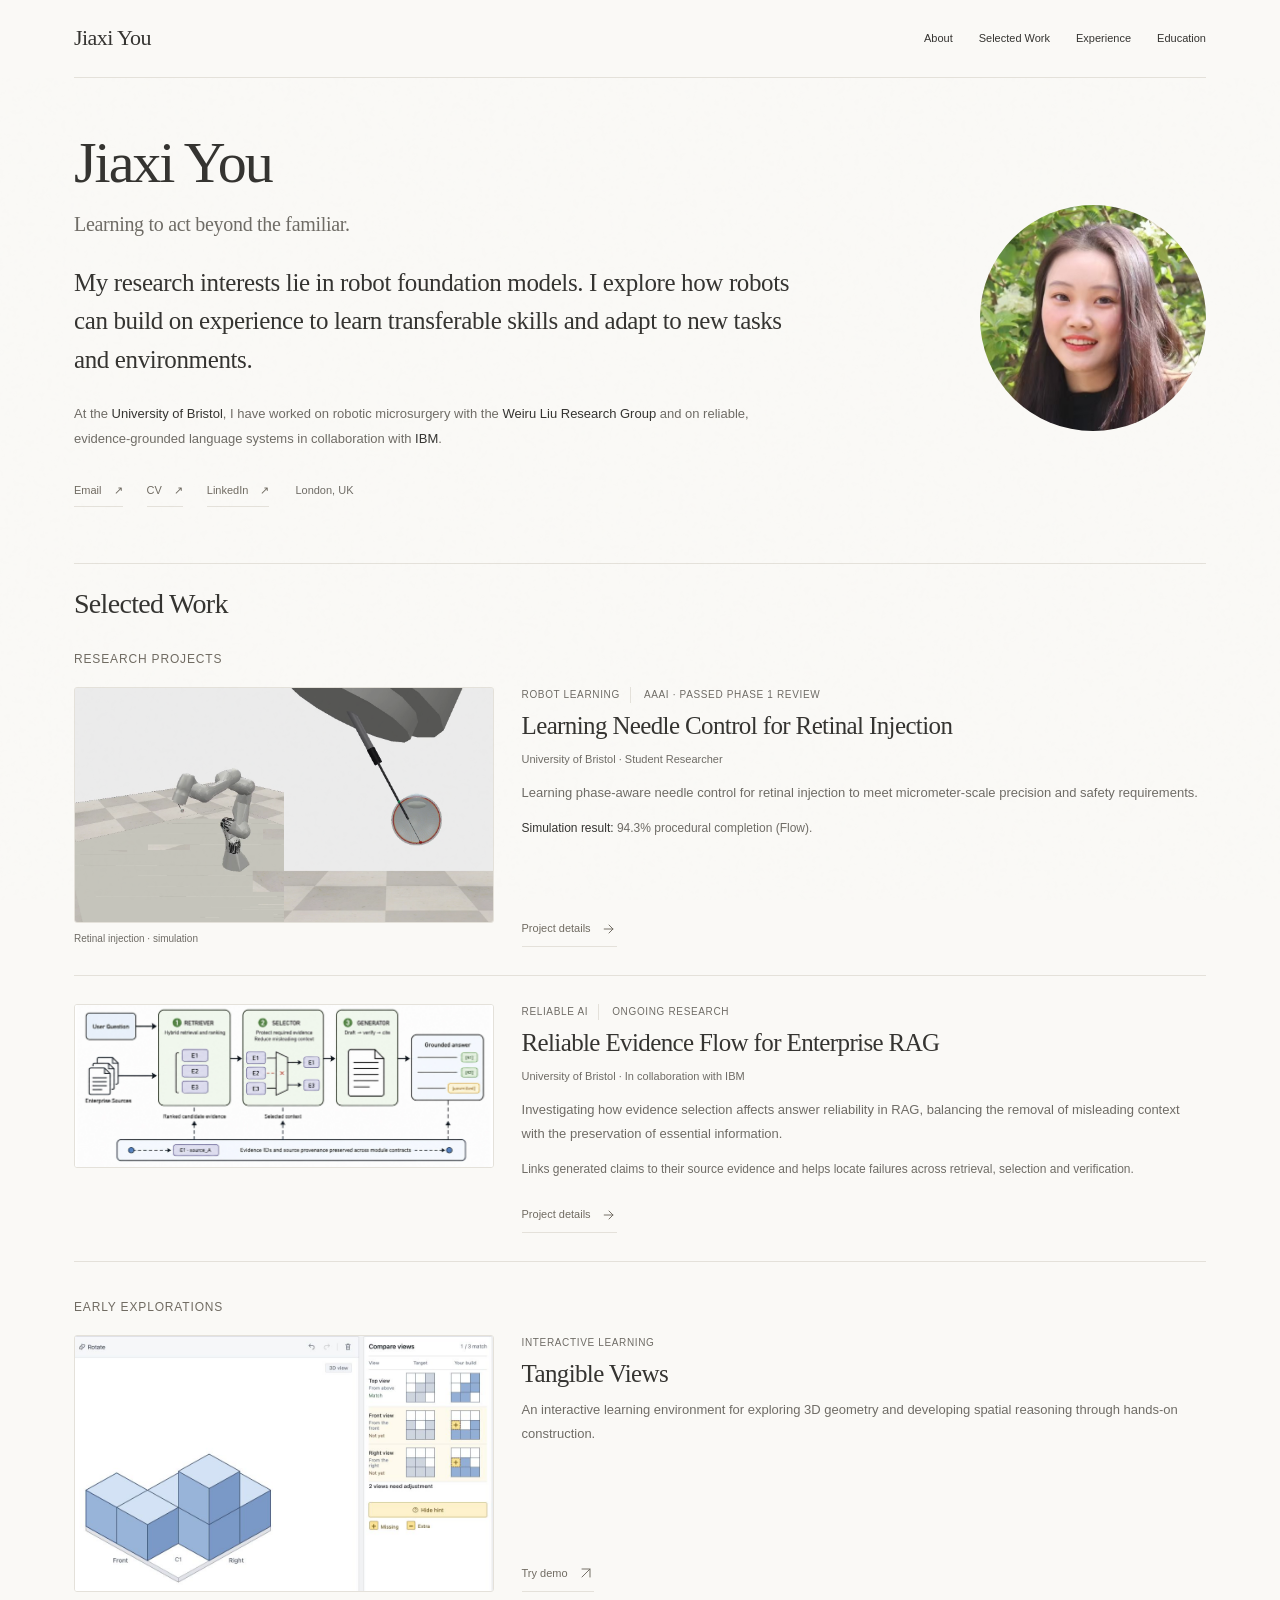
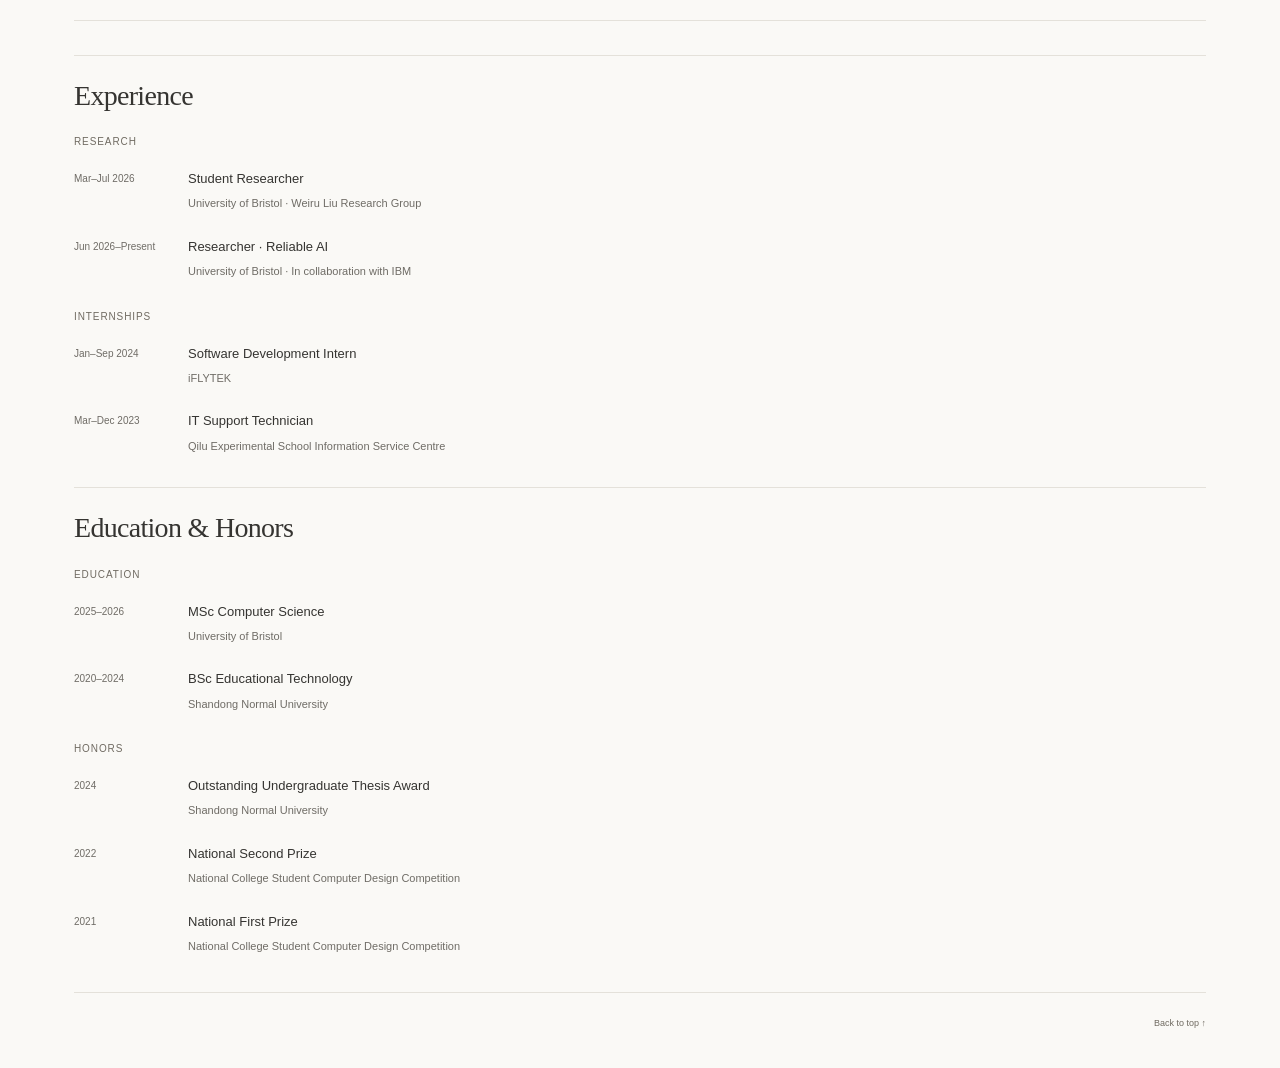
==== site/index.html @ 5242a7d5 "Publish personal research portfolio with standalone project pages" ====
<!DOCTYPE html>
<html lang="en">
<head>
<meta charset="utf-8">
<meta name="viewport" content="width=device-width,initial-scale=1">
<title>Jiaxi You</title>


<link rel="stylesheet" href="assets/styles/home.css">
<link rel="canonical" href="https://jiaxiyou-ctrl.github.io/">
<meta name="description" content="Jiaxi You — research in robot learning, physical AI and reliable evidence use. Selected work, experience and education.">
</head>
<body>
<header class="masthead"><div class="wrap"><div class="masthead-inner"><a class="home-name" href="#top">Jiaxi You</a><nav class="main-nav" aria-label="Main navigation"><a href="#research">About</a><a href="#work">Selected Work</a><a href="#experience">Experience</a><a href="#education">Education</a></nav></div></div></header>
<main class="wrap site-layout" id="top">
 <section class="profile-intro" id="research" aria-labelledby="profile-name">
  <div class="intro-copy">
   <h1 id="profile-name">Jiaxi You</h1>
   <p class="intro-tagline">Learning to act beyond the familiar.</p>
   <p class="intro-statement">My research interests lie in robot foundation models. I explore how robots can build on experience to learn transferable skills and adapt to new tasks and environments.</p>
   <p class="intro-background">At the <strong>University of Bristol</strong>, I have worked on robotic microsurgery with the <strong>Weiru Liu Research Group</strong> and on reliable, evidence-grounded language systems in collaboration with <strong>IBM</strong>.</p>
   <div class="intro-actions" aria-label="Contact and profile links">
    <a class="intro-email" href="mailto:youjiaxi607@outlook.com" aria-label="Email Jiaxi You">Email <span aria-hidden="true">↗</span></a>
    <button id="cv-open" aria-label="Open CV summary" aria-haspopup="dialog" aria-controls="cv-dialog">CV <span aria-hidden="true">↗</span></button>
    <a href="https://www.linkedin.com/in/jiaxi-you/" target="_blank" rel="noopener noreferrer" aria-label="Jiaxi You on LinkedIn (opens in a new tab)">LinkedIn <span aria-hidden="true">↗</span></a>
    <span class="intro-location">London, UK</span>
   </div>
  </div>
  <figure class="portrait"><div class="portrait-crop"><img src="assets/images/jiaxi-you.jpg" width="1080" height="1620" alt="Portrait of Jiaxi You" decoding="async" fetchpriority="high"></div></figure>
 </section>
 <div class="reading-column">

 <section class="portfolio-section selected-work" id="work" aria-labelledby="work-title">
  <div class="section-top"><div class="section-title"><h2 id="work-title">Selected Work</h2></div></div>
  <section class="work-group" id="research-projects" aria-labelledby="research-projects-title">
  <h3 id="research-projects-title">Research Projects</h3>
  <article class="project project-featured" id="robot-project" aria-labelledby="robot-project-title">
   <div class="featured-overview">
   <div class="project-media">
    <figure class="project-media-item">
     <button type="button" class="media-frame media-expand-control" data-media-name="robot simulation" aria-expanded="false" aria-label="Enlarge robot simulation within this project">
      <video id="robot-demo" width="1280" height="720" muted loop playsinline disablepictureinpicture disableremoteplayback tabindex="-1" preload="auto" poster="assets/images/retinal-injection-poster.png" aria-label="Three-second injection simulation showing the robot and a close-up of the needle approaching and entering the eye model">
       <source src="assets/videos/retinal-injection.mp4" type="video/mp4">
       Your browser does not support embedded video.
      </video>
     </button>
     <figcaption>Retinal injection · simulation</figcaption>
    </figure>
   </div>
   <div class="featured-intro">
    <div class="project-overview-content">
     <div class="project-meta"><span>Robot learning</span><span>AAAI · Passed Phase 1 Review</span></div>
     <h4 class="project-title" id="robot-project-title">Learning Needle Control for Retinal Injection</h4>
     <p class="project-context">University of Bristol · Student Researcher</p>
     <div class="overview-description">
      <p class="project-description">Learning phase-aware needle control for retinal injection to meet micrometer-scale precision and safety requirements.</p>
     </div>
     <p class="project-note"><strong>Simulation result:</strong> 94.3% procedural completion (Flow).</p>
    </div>
   <a class="featured-toggle project-page-link" href="projects/robotic-microsurgery/">
    <span>Project details</span><svg viewBox="0 0 20 20" width="16" height="16" aria-hidden="true"><path d="M4 10h11M10 5l5 5-5 5" fill="none" stroke="currentColor" stroke-width="1.2" stroke-linecap="round" stroke-linejoin="round"/></svg>
   </a>
   </div>
   </div>
  </article>
  <article class="project project-featured" id="rag-project" aria-labelledby="rag-project-title">
   <div class="featured-overview">
   <div class="project-media">
    <figure class="project-media-item">
    <button type="button" class="rag-diagram media-expand-control" data-media-name="Reliable Evidence Flow diagram" aria-expanded="false" aria-label="Enlarge Reliable Evidence Flow diagram within this project">
     <span class="rag-diagram-crop"><img src="assets/images/rag-evidence-flow.png" width="1756" height="934" loading="lazy" decoding="async" alt="Reliable Evidence Flow across Retriever, Selector and Generator: preserve required evidence, reduce misleading context, and verify claims. Evidence identifiers and source provenance connect retrieval to citations and explicit unverified labels in the answer."></span>
    </button>
    </figure>
   </div>
   <div class="featured-intro">
    <div class="project-overview-content">
     <div class="project-meta"><span>Reliable AI</span><span>Ongoing research</span></div>
     <h4 class="project-title" id="rag-project-title">Reliable Evidence Flow for Enterprise RAG</h4>
     <p class="project-context">University of Bristol · In collaboration with IBM</p>
     <div class="overview-description">
      <p class="project-description">Investigating how evidence selection affects answer reliability in RAG, balancing the removal of misleading context with the preservation of essential information.</p>
     </div>
     <p class="project-note">Links generated claims to their source evidence and helps locate failures across retrieval, selection and verification.</p>
    </div>
   <a class="featured-toggle project-page-link" href="projects/reliable-evidence-flow/">
    <span>Project details</span><svg viewBox="0 0 20 20" width="16" height="16" aria-hidden="true"><path d="M4 10h11M10 5l5 5-5 5" fill="none" stroke="currentColor" stroke-width="1.2" stroke-linecap="round" stroke-linejoin="round"/></svg>
   </a>
   </div>
   </div>
  </article>
  </section>
  <section class="work-group" id="applied-projects" aria-labelledby="applied-projects-title">
  <h3 id="applied-projects-title">Early Explorations</h3>
  <article class="project project-featured" id="tangible-project" aria-labelledby="tangible-project-title">
   <div class="featured-overview">
    <div class="project-media">
     <figure class="project-media-item">
      <button type="button" class="tangible-preview media-expand-control" data-media-name="Tangible Views workspace" aria-expanded="false" aria-label="Enlarge Tangible Views workspace within this project">
       <span class="tangible-preview-crop"><img src="assets/images/tangible-views-overview.png" width="1440" height="900" loading="lazy" decoding="async" alt="Tangible Views: a six-cube structure beside target and current top, front and right projections. Yellow markers identify missing cells in the front and right views."></span>
      </button>
     </figure>
    </div>
    <div class="featured-intro">
     <div class="project-overview-content">
      <div class="project-meta"><span>Interactive learning</span></div>
      <h4 class="project-title" id="tangible-project-title">Tangible Views</h4>
      <div class="overview-description">
       <p class="project-description">An interactive learning environment for exploring 3D geometry and developing spatial reasoning through hands-on construction.</p>
      </div>
     </div>
     <a class="featured-toggle project-page-link" href="projects/tangible-views/?mode=demo&amp;lang=en" target="_blank" rel="noopener" aria-label="Try Tangible Views demo (opens in a new tab)">
      <span>Try demo</span><svg viewBox="0 0 20 20" width="16" height="16" aria-hidden="true"><path d="M5 15 15 5M5 5h10v10" fill="none" stroke="currentColor" stroke-width="1.2" stroke-linecap="round" stroke-linejoin="round"/></svg>
     </a>
    </div>
   </div>
  </article>
  </section>
 </section>

 <section class="portfolio-section" id="experience" aria-labelledby="experience-title">
  <div class="section-top"><div class="section-title"><h2 id="experience-title">Experience</h2></div></div>
  <div class="background-group" aria-labelledby="research-experience-title">
   <h3 id="research-experience-title">Research</h3>
   <div class="experience-list">
    <div class="experience-item"><span>Mar–Jul 2026</span><div><h4>Student Researcher</h4><p>University of Bristol · Weiru Liu Research Group</p></div></div>
    <div class="experience-item"><span>Jun 2026–Present</span><div><h4>Researcher · Reliable AI</h4><p>University of Bristol · In collaboration with IBM</p></div></div>
   </div>
  </div>
  <div class="background-group" aria-labelledby="internships-title">
   <h3 id="internships-title">Internships</h3>
   <div class="experience-list">
    <div class="experience-item"><span>Jan–Sep 2024</span><div><h4>Software Development Intern</h4><p>iFLYTEK</p></div></div>
    <div class="experience-item"><span>Mar–Dec 2023</span><div><h4>IT Support Technician</h4><p>Qilu Experimental School Information Service Centre</p></div></div>
   </div>
  </div>
 </section>

 <section class="portfolio-section" id="education" aria-labelledby="education-title">
  <div class="section-top"><div class="section-title"><h2 id="education-title">Education &amp; Honors</h2></div></div>
  <div class="background-group" aria-labelledby="education-group-title">
   <h3 id="education-group-title">Education</h3>
   <div class="experience-list">
    <div class="experience-item"><span>2025–2026</span><div><h4>MSc Computer Science</h4><p>University of Bristol</p></div></div>
    <div class="experience-item"><span>2020–2024</span><div><h4>BSc Educational Technology</h4><p>Shandong Normal University</p></div></div>
   </div>
  </div>
  <div class="background-group" aria-labelledby="honors-title">
   <h3 id="honors-title">Honors</h3>
   <div class="experience-list">
    <div class="experience-item"><span>2024</span><div><h4>Outstanding Undergraduate Thesis Award</h4><p>Shandong Normal University</p></div></div>
    <div class="experience-item"><span>2022</span><div><h4>National Second Prize</h4><p>National College Student Computer Design Competition</p></div></div>
    <div class="experience-item"><span>2021</span><div><h4>National First Prize</h4><p>National College Student Computer Design Competition</p></div></div>
   </div>
  </div>
 </section>

 <footer class="footer"><a href="#top">Back to top ↑</a></footer>
</div>
</main>
<dialog class="dialog" id="cv-dialog" aria-labelledby="cv-title"><div class="dialog-top"><span>Curriculum vitae</span><button data-close="cv-dialog" aria-label="Close profile summary">Close ×</button></div><h2 id="cv-title">Jiaxi You</h2><div class="cv-grid"><div><h3>Research interests</h3><p>Physical AI · Robot Learning · Foundation Models</p></div><div><h3>Research experience</h3><p>Student Researcher, University of Bristol · Mar–Jul 2026 — auditable microsurgical control.</p><p>Researcher · Reliable AI · Jun 2026–Present<br>University of Bristol · In collaboration with IBM</p></div><div><h3>Education</h3><p>MSc Computer Science, University of Bristol, 2025–2026.</p><p>BSc Educational Technology, Shandong Normal University, 2020–2024.</p></div><div><h3>Technical background</h3><p>Python · PyTorch · NumPy · MuJoCo · CoppeliaSim · Gymnasium · Git · Linux</p></div></div></dialog>
<script src="assets/scripts/home.js" defer></script>
<script id="inline-image-expansion" src="assets/scripts/home-inline-image-expansion.js" defer></script>
<script id="demo-playback" src="assets/scripts/home-demo-playback.js" defer></script>

</body>
</html>
---- site/assets/styles/home.css ----
:root{--paper:#faf9f6;--ink:#353431;--muted:#6f6c66;--accent:#706b62;--line:#e4e1da;--wash:#f3f1ed;--serif:'Iowan Old Style','Baskerville','Palatino Linotype',Georgia,serif;--sans:'Avenir Next',Avenir,-apple-system,BlinkMacSystemFont,'Segoe UI',sans-serif}
*{box-sizing:border-box}html{scroll-behavior:smooth;scroll-padding-top:95px}body{margin:0;background:var(--paper);color:var(--ink);font:14px/1.7 var(--sans);-webkit-font-smoothing:antialiased}body:before{content:'';position:fixed;inset:0;z-index:5;pointer-events:none;opacity:.009;background-image:url("data:image/svg+xml,%3Csvg viewBox='0 0 160 160' xmlns='http://www.w3.org/2000/svg'%3E%3Cfilter id='n'%3E%3CfeTurbulence type='fractalNoise' baseFrequency='.8' numOctaves='3' stitchTiles='stitch'/%3E%3C/filter%3E%3Cpath fill='%23000' filter='url(%23n)' d='M0 0h160v160H0z'/%3E%3C/svg%3E")}h1,h2,h3,p{margin:0}h1,h2,h3{font-weight:400}a{color:inherit;text-decoration:none}button{font:inherit;color:inherit;background:none;border:0;cursor:pointer}button,a,summary{-webkit-tap-highlight-color:transparent}a:focus-visible,button:focus-visible,summary:focus-visible{outline:2px solid var(--accent);outline-offset:5px}::selection{background:#eae7df}.wrap{max-width:1140px;margin:auto;padding:0 52px}.masthead{position:sticky;top:0;z-index:10;background:#faf9f6f5;backdrop-filter:blur(10px)}.masthead-inner{height:78px;display:flex;align-items:center;justify-content:space-between;gap:25px;border-bottom:1px solid var(--line)}.brand{display:flex;align-items:center;gap:13px}.mark{display:grid;place-items:center;width:31px;height:34px;font:18px var(--serif);border:1px solid #7c776e;transform:rotate(-3deg)}.brand-label{font-size:12px;letter-spacing:.025em}.brand-label small{font-size:8px;display:block;color:var(--muted);letter-spacing:.16em;line-height:1.4;text-transform:uppercase}.main-nav{display:flex;gap:26px;align-items:center;font-size:11px}.main-nav a{position:relative;padding:8px 0}.main-nav a:hover{color:var(--accent)}.main-nav a:after{content:'';position:absolute;bottom:1px;left:0;right:0;height:1px;background:var(--accent);transform:scaleX(0);transform-origin:left;transition:transform .18s}.main-nav a:hover:after{transform:scaleX(1)}.main-nav .cv-link{border:1px solid var(--line);padding:6px 12px;border-radius:2px;font-size:11px}.intro{display:grid;grid-template-columns:minmax(0,1.7fr) minmax(230px,1fr);gap:75px;padding:43px 0 38px}.eyebrow{font-size:9px;letter-spacing:.15em;text-transform:uppercase;color:var(--accent);display:flex;align-items:center;gap:9px}.dot{width:5px;height:5px;border-radius:50%;background:var(--accent)}h1{font:62px/1.1 var(--serif);letter-spacing:-.045em;margin:12px 0 10px}.intro-role{font:24px/1.35 var(--serif);letter-spacing:-.015em;color:var(--accent);margin-bottom:14px}.intro-description{font-size:12px;line-height:1.85;color:var(--muted);max-width:525px}.intro-links{display:flex;gap:20px;align-items:center;margin-top:19px;font-size:10px}.intro-links a,.underlink{border-bottom:1px solid var(--line);padding-bottom:2px;display:inline-flex;gap:16px;align-items:center;color:var(--accent)}.intro-links span{font-size:10px;color:var(--muted)}.profile-index{align-self:center;padding-left:25px;border-left:1px solid var(--line)}.profile-index h2{font-size:9px;color:var(--muted);letter-spacing:.13em;text-transform:uppercase;margin-bottom:16px}.profile-index dl{margin:0;display:grid;gap:15px}.profile-index dt{font-size:8px;letter-spacing:.1em;text-transform:uppercase;color:var(--muted);margin-bottom:4px}.profile-index dd{margin:0;font-size:11px;line-height:1.7}.profile-index .interests{color:var(--accent)}.section-top{display:flex;justify-content:space-between;align-items:baseline;gap:24px;border-top:1px solid #b6b2aa;padding:18px 0 14px}.section-title{display:flex;align-items:baseline;gap:12px}.section-title h2{font:27px/1.3 var(--serif);letter-spacing:-.025em}.section-title span{font:9px var(--sans);color:var(--muted)}.section-top>p{font-size:10px;color:var(--muted)}.project{border-bottom:1px solid var(--line);scroll-margin-top:100px}.project-summary{list-style:none;display:grid;grid-template-columns:175px minmax(0,1fr) 25px;gap:26px;align-items:center;cursor:pointer;padding:17px 0 20px}.project-summary::-webkit-details-marker{display:none}.project-summary:hover h3{color:var(--accent)}.project-summary .thumb{height:128px;background:#f3f1ed;overflow:hidden;display:grid;place-items:center}.project-summary .thumb.rag{background:#f3f1ec}.thumb svg{width:100%;height:100%;padding:5px}.project-meta{display:flex;gap:13px;align-items:center;font-size:8px;letter-spacing:.1em;color:var(--muted);text-transform:uppercase;margin-bottom:6px}.project-meta span+span{border-left:1px solid var(--line);padding-left:13px}.project h3{font:25px/1.23 var(--serif);letter-spacing:-.025em;margin:0 0 8px;transition:color .15s}.project-description{font-size:11px;line-height:1.85;color:var(--muted);max-width:620px}.project-tags{display:flex;gap:15px;flex-wrap:wrap;margin-top:10px;font-size:8px;color:var(--accent);letter-spacing:.035em}.project-toggle{font-size:20px;font-weight:300;align-self:center;color:var(--accent);width:24px;text-align:center}.project-toggle:after{content:'+'}.project[open] .project-toggle:after{content:'−'}.project[open] .project-summary{padding-bottom:18px}.project[open] .thumb{background:#f0eee8}.project-expanded{padding:0 0 25px 201px}.expansion-top{border-top:1px solid var(--line);padding-top:19px;display:grid;grid-template-columns:1fr 1fr;gap:26px}.label{font-size:8px;letter-spacing:.13em;text-transform:uppercase;color:var(--accent);display:block;margin-bottom:8px}.project-expanded h4{font-size:12px;font-weight:500;margin:0 0 8px}.project-expanded p{font-size:11px;color:var(--muted);line-height:1.9}.evidence-row{display:flex;gap:28px;padding:19px 0 14px;margin:17px 0 0;border-top:1px solid var(--line);flex-wrap:wrap}.evidence-row>div{min-width:125px;flex:1}.evidence-row strong{font:29px var(--serif);letter-spacing:-.03em;display:block;line-height:1.2}.evidence-row small{font-size:9px;color:var(--muted);display:block;margin-top:5px}.source{font-size:9px!important;line-height:1.7!important;color:#74716a!important;margin:6px 0 15px!important}.deep-detail{border-top:1px solid var(--line);margin-top:15px}.deep-detail>summary{list-style:none;cursor:pointer;display:flex;justify-content:space-between;gap:15px;padding:13px 0;font-size:10px;color:var(--accent)}.deep-detail>summary::-webkit-details-marker{display:none}.deep-detail>summary:after{content:'↗'}.deep-detail[open]>summary:after{content:'−'}.deep-content{padding:4px 0 10px}.deep-content p+p{margin-top:12px}.deep-content .flow{font-size:10px;color:var(--ink);padding:13px;background:var(--wash);margin:14px 0}.collapse-link{font-size:9px;margin-top:15px;padding:2px 0;color:var(--muted);border-bottom:1px solid var(--line)}.lower-grid{display:grid;grid-template-columns:1.35fr 1fr;gap:58px;padding-top:36px}.lower-grid .section-top{border-top-color:var(--line);padding-top:17px}.lower-grid .section-title h2{font-size:24px}.experience-list{display:grid;gap:17px;margin:5px 0 24px}.experience-item{display:grid;grid-template-columns:78px 1fr;gap:18px}.experience-item>span{font-size:9px;color:var(--muted);padding-top:2px}.experience-item h3{font-size:11px;font-weight:500;margin-bottom:3px}.experience-item p{font-size:10px;color:var(--muted)}.about-text{font-size:11px;line-height:1.9;color:var(--muted);margin:6px 0 17px}.about-note{padding:13px 0 0 15px;border-left:1px solid #c6c1b7;font:17px/1.65 var(--serif);color:var(--accent);margin:19px 0 23px}.about-note small{display:block;font:8px var(--sans);color:var(--muted);margin-top:8px;letter-spacing:.06em}.about-links{display:flex;gap:17px;font-size:10px}.footer{display:flex;justify-content:flex-end;align-items:center;gap:20px;font-size:9px;color:var(--muted);padding:23px 0 29px;border-top:1px solid var(--line);margin-top:22px}.footer .signature{font:17px var(--serif);letter-spacing:-.02em;color:var(--ink)}.footer a{color:var(--accent)}.dialog{background:var(--paper);color:var(--ink);border:1px solid var(--line);padding:31px;width:min(640px,calc(100% - 36px));max-height:83vh;box-shadow:0 24px 85px #2224}.dialog::backdrop{background:#302f2bb3;backdrop-filter:blur(3px)}.dialog-top{display:flex;justify-content:space-between;align-items:center;margin-bottom:23px;gap:20px}.dialog-top span{font-size:9px;text-transform:uppercase;letter-spacing:.12em;color:var(--muted)}.dialog-top button{font-size:11px;padding:5px 9px;border:1px solid var(--line)}.dialog h2{font:32px/1.2 var(--serif);letter-spacing:-.03em;margin-bottom:16px}.dialog h3{font-size:13px;margin:22px 0 8px}.dialog p,.dialog li{font-size:12px;color:var(--muted);line-height:1.9}.dialog ul{padding-left:20px}.cv-grid{display:grid;gap:20px}.cv-grid h3{margin:0 0 4px}.palette{display:flex;height:55px;margin:22px 0}.palette>span{flex:1;display:flex;align-items:end;padding:7px;font-size:8px;border:1px solid #0001}.cv-note{margin-top:23px;padding-top:15px;border-top:1px solid var(--line);font-size:10px!important}.visually-hidden{position:absolute;width:1px;height:1px;margin:-1px;padding:0;overflow:hidden;clip:rect(0,0,0,0);white-space:nowrap;border:0}
@media(min-width:1500px){.wrap{max-width:1190px;padding:0 60px}.intro{padding-top:48px;padding-bottom:43px}.project-summary{grid-template-columns:190px minmax(0,1fr) 25px}.project-expanded{padding-left:216px}.project-summary .thumb{height:135px}}
@media(max-width:850px){.wrap{padding:0 30px}.intro{gap:35px;grid-template-columns:minmax(0,1.55fr) minmax(200px,1fr);padding:32px 0}.intro h1{font-size:55px}.intro-role{font-size:22px}.project-summary{grid-template-columns:140px minmax(0,1fr) 20px;gap:20px}.project h3{font-size:23px}.project-expanded{padding-left:160px}.lower-grid{gap:30px}.profile-index{padding-left:20px}.main-nav{gap:20px}.expansion-top{gap:20px}.evidence-row{gap:14px}}
@media(max-width:600px){html{scroll-padding-top:85px}.wrap{padding:0 21px}.masthead-inner{height:68px;gap:15px}.brand-label{display:none}.mark{width:26px;height:29px;font-size:16px}.main-nav{gap:16px;font-size:10px}.main-nav .cv-link{font-size:10px;padding:5px 8px}.intro{grid-template-columns:1fr;gap:23px;padding:30px 0}.intro h1{font-size:54px;margin:11px 0}.intro-role{font-size:22px}.intro-description{font-size:12px}.intro-links{margin-top:16px;gap:16px}.profile-index{padding:17px 0 0;border-left:0;border-top:1px solid var(--line)}.profile-index h2{display:none}.profile-index dl{grid-template-columns:1fr 1fr;gap:12px 20px}.profile-index dl>div:last-child{grid-column:1/-1}.profile-index dt{font-size:8px}.profile-index dd{font-size:10px}.section-top{gap:15px;padding:16px 0 10px}.section-title h2{font-size:25px}.section-top>p{font-size:8px;max-width:135px;text-align:right}.project-summary{grid-template-columns:90px minmax(0,1fr) 15px;gap:13px;padding:18px 0;align-items:start}.project-summary .thumb{height:100px}.thumb svg{padding:0}.project h3{font-size:20px;margin:5px 0 7px}.project-meta{font-size:7px;flex-wrap:wrap;gap:4px 10px;line-height:1.5}.project-meta span+span{padding-left:0;border-left:0}.project-description{font-size:10px;line-height:1.8}.project-tags{font-size:7px;gap:6px 10px;margin-top:8px}.project-toggle{align-self:start;margin-top:24px;font-size:18px;width:15px}.project-expanded{padding:0 0 20px}.expansion-top{grid-template-columns:1fr;gap:17px;padding-top:17px}.project-expanded p{font-size:11px}.evidence-row{gap:14px}.evidence-row>div{min-width:90px}.evidence-row strong{font-size:27px}.evidence-row small{font-size:8px}.lower-grid{grid-template-columns:1fr;gap:10px;padding-top:27px}.experience-list{gap:18px}.experience-item{grid-template-columns:80px 1fr}.experience-item h3{font-size:12px}.experience-item p{font-size:10px}.about-text{font-size:12px}.about-note{font-size:19px}.footer{flex-wrap:wrap;gap:10px;font-size:8px}.footer .signature{font-size:16px}.dialog{padding:25px}.dialog h2{font-size:29px}}
@media(prefers-reduced-motion:reduce){html{scroll-behavior:auto}*{transition:none!important}}

/* Portrait and neutral reading-paper refinement. */
.brand-label{font:22px/1.2 var(--serif);letter-spacing:-.025em}
.intro{grid-template-columns:minmax(0,1fr) 226px;gap:76px;align-items:center;padding:42px 0 39px}
.intro h1{font-size:64px;margin:15px 0 12px}
.intro-role{font:16px/1.5 var(--sans);color:var(--muted);letter-spacing:0;margin-bottom:17px}
.intro-description{font-size:13px;line-height:1.95;max-width:590px}
.eyebrow{font-size:9px;color:var(--accent);letter-spacing:.12em}
.portrait{margin:0;justify-self:end;width:226px}
.portrait-crop{position:relative;width:100%;aspect-ratio:1;overflow:hidden;border-radius:50%;background:#f0eee8}
.portrait-crop img{position:absolute;max-width:none;width:207.692308%;height:auto;left:-81.730769%;top:-77.884615%;display:block}
.project-summary .thumb,.project-summary .thumb.rag{background:var(--wash)}
.project[open] .thumb{background:#f0eee8}
.project-tags{color:#706b62}
.intro-links{margin-top:23px}
.source{color:var(--muted)!important}
.main-nav .cv-link:hover{background:#f2f0eb}
.about-note{color:#706b62}
@media(min-width:1500px){.intro{padding-top:43px;padding-bottom:42px}}
@media(max-width:850px){.intro{grid-template-columns:minmax(0,1fr) 195px;gap:40px;padding:34px 0}.portrait{width:195px}.intro h1{font-size:57px}.intro-description{font-size:12px}}
@media(max-width:600px){.brand-label{display:block;font-size:20px}.main-nav{gap:13px;font-size:10px}.intro{grid-template-columns:minmax(0,1fr) 124px;gap:22px;padding:29px 0}.intro h1{font-size:43px;line-height:1.08;margin:13px 0 10px}.intro-role{font-size:11px;margin-bottom:14px}.eyebrow{font-size:7px;letter-spacing:.08em;gap:6px}.portrait{width:124px;align-self:start;margin-top:26px}.intro-description{font-size:11px;line-height:1.85}.intro-links{flex-wrap:wrap;gap:11px 17px;margin-top:17px;font-size:10px}.intro-links>span{font-size:9px}.main-nav .cv-link{padding:4px 7px}.section-title h2{font-size:24px}}
@media(max-width:380px){.wrap{padding:0 17px}.main-nav{gap:10px}.brand-label{font-size:18px}.intro{grid-template-columns:minmax(0,1fr) 105px;gap:16px}.portrait{width:105px}.intro h1{font-size:37px}.eyebrow{font-size:6px}}

/* Persistent personal profile and a single, naturally scrolling content column. */
.wrap{max-width:1240px;padding:0 54px}
.site-layout{display:grid;grid-template-columns:230px minmax(0,1fr);gap:68px;padding-top:43px;align-items:start}
.profile-sidebar{position:sticky;top:110px;align-self:start;padding-bottom:30px}
.profile-sidebar .portrait{width:158px;margin:0 0 25px;justify-self:start}
.profile-sidebar h1{font:36px/1.18 var(--serif);letter-spacing:-.035em;margin:0 0 9px}
.profile-affiliation{font-size:12px;color:var(--muted);margin-bottom:18px}
.profile-description{font-size:12px;line-height:1.9;color:var(--muted);max-width:225px}
.profile-interests{font-size:11px;line-height:1.9;color:var(--accent);margin-top:18px}
.profile-links{list-style:none;padding:20px 0 0;margin:23px 0 0;border-top:1px solid var(--line);display:grid;gap:13px}
.profile-links li{display:flex;gap:10px;align-items:center;min-width:0;font-size:11px;color:var(--muted);line-height:1.5}
.profile-links svg{width:15px;height:15px;stroke:currentColor;stroke-width:1.2;fill:none;flex-shrink:0}
.profile-links a{overflow-wrap:anywhere}
.profile-links a:hover,.profile-links button:hover{color:var(--ink)}
.profile-links button{font-size:11px;padding:0;color:var(--accent);text-align:left}
.reading-column{min-width:0;padding-bottom:8px}
#research>.section-top{border:0;padding-top:0;padding-bottom:14px}
#research .section-title h2{font-size:36px;line-height:1.2;letter-spacing:-.03em}
#research .section-title{gap:16px}
.research-lead{font-size:13px;line-height:1.9;max-width:640px;color:var(--muted);padding-bottom:25px;border-bottom:1px solid var(--line);margin-bottom:2px}
.project-summary{grid-template-columns:140px minmax(0,1fr) 20px;gap:22px;padding:24px 0}
.project-summary .thumb{height:126px}
.project h3{font-size:25px;line-height:1.22}
.project-description{font-size:12px;line-height:1.8}
.project-meta{font-size:8px;gap:10px;flex-wrap:wrap}
.project-tags{font-size:8px;gap:8px 12px}
.project-expanded{padding-left:162px}
.expansion-top{grid-template-columns:1fr;gap:19px}
.project-expanded p{font-size:12px}
.project-expanded h4{font-size:13px}
.evidence-row{gap:15px}
.evidence-row>div{min-width:104px}
.evidence-row strong{font-size:30px}
.lower-grid{grid-template-columns:1fr;gap:25px;padding-top:32px}
.lower-grid .section-top{padding-top:23px;padding-bottom:22px}
.lower-grid .section-title h2{font-size:28px}
.experience-list{gap:23px;margin-bottom:14px}
.experience-item{grid-template-columns:94px minmax(0,1fr);gap:20px}
.experience-item>span{font-size:10px}
.experience-item h3{font-size:13px;margin-bottom:4px}
.experience-item p{font-size:11px}
.about-text{font-size:13px;line-height:1.95;max-width:660px}
.about-note{font-size:21px;line-height:1.65;margin-top:21px}
.about-links{font-size:11px}
.footer{margin-top:36px}
.footer .signature{display:none}
@media(max-width:1050px){.wrap{padding-left:35px;padding-right:35px}.site-layout{grid-template-columns:205px minmax(0,1fr);gap:42px}.profile-sidebar .portrait{width:146px}.profile-sidebar h1{font-size:33px}.profile-description{font-size:11px}.profile-links li,.profile-links button{font-size:10px}.project-summary{grid-template-columns:112px minmax(0,1fr) 18px;gap:19px}.project-summary .thumb{height:116px}.project h3{font-size:23px}.project-description{font-size:11px}.project-expanded{padding-left:131px}}
@media(max-height:730px) and (min-width:861px){.profile-sidebar{top:96px}.profile-sidebar .portrait{width:125px;margin-bottom:17px}.profile-description{font-size:11px;line-height:1.8}.profile-interests{margin-top:13px;line-height:1.7}.profile-affiliation{margin-bottom:12px}.profile-links{padding-top:15px;margin-top:17px;gap:10px}}
@media(max-height:550px){.profile-sidebar{position:static}}
@media(max-width:860px){.wrap{padding-left:28px;padding-right:28px}.site-layout{grid-template-columns:1fr;gap:31px;padding-top:29px}.profile-sidebar{position:static;display:grid;grid-template-columns:118px minmax(0,1fr);gap:28px;align-items:start;padding:0 0 28px;border-bottom:1px solid var(--line)}.profile-sidebar .portrait{width:118px;margin:4px 0 0}.profile-sidebar h1{font-size:33px}.profile-affiliation{margin-bottom:10px}.profile-description{font-size:12px;max-width:550px;line-height:1.8}.profile-interests{font-size:10px;line-height:1.7;margin-top:10px}.profile-interests br{display:none}.profile-interests br::after{content:" · "}.profile-links{display:flex;flex-wrap:wrap;gap:12px 22px;border:0;padding:0;margin-top:17px}.profile-links li,.profile-links button{font-size:10px}#research .section-title h2{font-size:31px}.research-lead{font-size:12px}.project-summary{grid-template-columns:140px minmax(0,1fr) 20px;gap:22px}.project-summary .thumb{height:126px}.project-expanded{padding-left:162px}.project h3{font-size:24px}.project-description{font-size:12px}}
@media(max-width:600px){.wrap{padding-left:21px;padding-right:21px}.site-layout{padding-top:26px;gap:26px}.profile-sidebar{grid-template-columns:92px minmax(0,1fr);gap:20px;padding-bottom:26px}.profile-sidebar .portrait{width:92px;margin-top:4px}.profile-sidebar h1{font-size:30px;margin-bottom:6px}.profile-affiliation{font-size:10px}.profile-description{font-size:11px}.profile-interests{font-size:9px;line-height:1.8}.profile-links{gap:11px 17px}.profile-links li,.profile-links button{font-size:9px}.profile-links svg{width:13px;height:13px}.main-nav{gap:19px}#research .section-title h2{font-size:28px}.research-lead{font-size:12px;padding-bottom:20px}.project-summary{grid-template-columns:88px minmax(0,1fr) 15px;gap:13px;padding:19px 0}.project-summary .thumb{height:100px}.project h3{font-size:20px}.project-description{font-size:10px}.project-meta{font-size:7px}.project-tags{font-size:7px}.project-expanded{padding-left:0}.lower-grid{gap:17px;padding-top:27px}.lower-grid .section-title h2{font-size:25px}.experience-item{grid-template-columns:77px minmax(0,1fr);gap:16px}.experience-item h3{font-size:12px}.experience-item p{font-size:10px}.experience-item>span{font-size:9px}.about-text{font-size:12px}.about-note{font-size:19px}.footer{margin-top:27px}}

.profile-interests>span{display:block}@media(max-width:860px){.profile-interests>span{display:inline}.profile-interests>span+span:before{content:" · ";white-space:pre}}
/* Refined personal statement and concise contact links. */
.masthead-inner{justify-content:flex-end}
.profile-description{font:20px/1.5 var(--serif);letter-spacing:-.015em;color:var(--ink);max-width:230px}
.profile-links{display:grid;grid-template-columns:minmax(0,1fr)}
.profile-contact a,.profile-contact button{color:var(--muted);border-bottom:1px solid transparent}
.profile-contact a:hover,.profile-contact button:hover{color:var(--ink);border-bottom-color:var(--line)}
@media(max-width:1050px){.profile-description{font-size:19px}}
@media(max-width:860px){.profile-links{display:grid;gap:12px}.profile-description{font-size:20px;line-height:1.5}}
@media(max-width:600px){.profile-description{font-size:18px}.profile-links li,.profile-links button{font-size:11px}.profile-links{gap:10px}}
/* One reading flow: research perspective, work, experience, education and honors. */
.reading-column>section{scroll-margin-top:100px}
.research-introduction{padding-bottom:31px}
#research>.section-top{padding-bottom:19px}
#research .section-title h2{font-size:32px}
.research-opening{font:23px/1.5 var(--serif);letter-spacing:-.015em;max-width:660px;margin-bottom:13px}
.research-context{font-size:13px;line-height:1.95;color:var(--muted);max-width:660px}
.portfolio-section>.section-top{border-top:1px solid var(--line);padding:22px 0 20px}
.portfolio-section .section-title h2{font-size:28px;line-height:1.3}
.selected-work>.section-top{padding-bottom:4px}
#experience{padding-top:34px}
#education{padding-top:32px}
.background-group>h3{font:10px/1.6 var(--sans);letter-spacing:.09em;text-transform:uppercase;color:var(--accent);margin:0 0 18px}
.background-group+.background-group{margin-top:28px}
.background-group .experience-list{margin:0}
.experience-item h4{font:500 13px/1.7 var(--sans);margin:0 0 4px}
.reserved-entry{display:grid;grid-template-columns:94px minmax(0,1fr);gap:20px;min-height:43px;align-items:start}
.reserved-entry span{display:block;background:var(--line);height:1px}
.reserved-date{width:36px;margin-top:10px}
.reserved-copy{padding-top:10px}
.reserved-copy span:first-child{width:min(180px,70%)}
.reserved-copy span+span{width:min(120px,45%);margin-top:18px}
@media(max-width:860px){#research .section-title h2{font-size:30px}.research-opening{font-size:22px}.research-introduction{padding-bottom:28px}}
@media(max-width:600px){.masthead-inner{height:auto;min-height:68px;padding:13px 0}.main-nav{flex-wrap:wrap;justify-content:flex-end;gap:7px 16px;font-size:10px}#research .section-title h2{font-size:28px}.research-opening{font-size:21px}.research-context{font-size:12px}.portfolio-section .section-title h2{font-size:25px}.portfolio-section>.section-top{padding-top:19px}.selected-work>.section-top{padding-bottom:3px}#experience,#education{padding-top:27px}.experience-item h4{font-size:12px}.reserved-entry{grid-template-columns:77px minmax(0,1fr);gap:16px}}
/* Paired, uncropped research media remain visible above the project details. */
.work-group{padding-top:24px}
.work-group+.work-group{padding-top:36px}
.work-group>h3{font:500 12px/1.6 var(--sans);letter-spacing:.07em;text-transform:uppercase;color:var(--accent);margin:0}
.work-group>h3+.project-featured{padding-top:18px}
.project .project-title{font:400 25px/1.22 var(--serif);letter-spacing:-.025em;margin:0 0 8px;transition:color .15s}
@media(max-width:1050px){.project .project-title{font-size:23px}}
@media(max-width:860px){.project .project-title{font-size:24px}}
@media(max-width:600px){.work-group{padding-top:20px}.work-group+.work-group{padding-top:28px}.project .project-title{font-size:20px;margin:5px 0 7px}}
.project-featured{padding-top:28px}
.featured-intro .project-description{max-width:700px}
.project-media{display:grid;grid-template-columns:repeat(2,minmax(0,1fr));gap:16px;margin:19px 0 17px}
.project-media-item{margin:0;min-width:0}
.media-frame{display:grid;place-items:center;width:100%;aspect-ratio:878/571;overflow:hidden;background:var(--wash);border:1px solid var(--line);border-radius:3px}
.media-frame img,.media-frame video{display:block;width:100%;height:100%;min-width:0;object-fit:contain}
.media-image-link:focus-visible{outline-offset:3px}
.project-media-item figcaption{display:flex;justify-content:space-between;gap:12px;margin-top:8px;font-size:9px;line-height:1.6;color:var(--muted)}
.featured-toggle{list-style:none;display:flex;align-items:center;justify-content:space-between;gap:20px;cursor:pointer;padding:12px 0;border-top:1px solid var(--line);font-size:11px;color:var(--accent)}
.featured-toggle::-webkit-details-marker{display:none}
.featured-toggle:hover{color:var(--ink)}
.featured-toggle .project-toggle{align-self:center;margin:0;width:24px}
.project-details[open]>.featured-toggle .project-toggle:after{content:'−'}
.project-featured .project-expanded{padding:0 0 25px}
@media(max-width:650px){.project-media{grid-template-columns:1fr;gap:18px}.project-media-item figcaption{font-size:10px}.project-featured{padding-top:20px}.featured-toggle{font-size:12px}}
/* Stacked media on the left; project copy stays on the right. */
.featured-overview{--media-gap:15px;display:grid;grid-template-columns:minmax(0,.38fr) minmax(0,.62fr);gap:28px;align-items:stretch;padding-bottom:28px}
.featured-overview .project-media{grid-template-columns:1fr;gap:var(--media-gap);margin:0;align-self:start;align-content:start;min-width:0}
.featured-overview .featured-intro{min-width:0}
.featured-overview .project-media-item:last-child .media-frame{aspect-ratio:16/9}
@media(max-width:1050px) and (min-width:861px){.featured-overview{gap:22px}}
@media(max-width:650px){.featured-overview{grid-template-columns:1fr;gap:23px}.featured-overview .featured-intro{grid-row:2}.featured-overview .project-media{grid-row:1}}
/* Inline disclosure belongs to the top-aligned project copy, not below the media. */
#robot-demo{pointer-events:none;user-select:none}
#robot-demo::-webkit-media-controls{display:none!important}
.featured-intro .project-details{margin-top:17px}
.featured-intro .featured-toggle{display:inline-flex;justify-content:flex-start;gap:9px;border-top:0;border-bottom:1px solid var(--line);padding:3px 0;font-size:11px}
.featured-intro .featured-toggle .project-toggle{font-size:14px;line-height:1;width:auto}
.featured-toggle .less-details-label{display:none}
.project-details[open]>.featured-toggle .more-details-label{display:none}
.project-details[open]>.featured-toggle .less-details-label{display:inline}
.featured-intro .project-expanded{padding-bottom:8px;margin-top:16px}

/* Shared reading axis and natural-height project rows. */
.featured-overview .featured-intro{display:flex;flex-direction:column;gap:20px}
.featured-intro>.project-page-link,.featured-intro>.project-details{margin-top:auto}
.featured-intro .featured-toggle{display:flex;width:fit-content;min-height:26px}
.overview-description .project-description{font-size:12px;line-height:1.8}
.overview-description .project-description+.project-description{margin-top:10px}
.overview-description strong{color:var(--ink);font-weight:600}
.overview-adaptation{margin-top:10px}
.adaptation-title{font-size:12px;line-height:1.5;color:var(--ink)}
.adaptation-title strong{font-weight:600}
.adaptation-note{margin-top:3px;font-size:10px;line-height:1.6;color:var(--muted)}
.overview-evidence{margin-top:10px}
.overview-metrics{display:grid;grid-template-columns:repeat(2,minmax(0,1fr));gap:24px;margin:0}
.overview-metrics>div{display:flex;flex-direction:column;min-width:0}
.overview-metrics dt{font-size:10px;line-height:1.6;color:var(--muted)}
.overview-metrics dd{order:-1;margin:0 0 3px;font:24px/1.2 var(--serif);letter-spacing:-.02em;color:var(--ink)}
.overview-scope{margin-top:6px;font-size:9px;line-height:1.65;color:var(--muted)}
@media(max-width:650px){.featured-overview .featured-intro{gap:18px}.overview-description .project-description{font-size:13px}.overview-metrics{gap:18px}.overview-scope{font-size:10px}.project-featured .project-meta{font-size:9px}}

.featured-intro .project-page-link{position:relative;align-self:start;align-items:center;min-height:36px;gap:10px;transition:color .2s ease}
.project-page-link:after{content:'';position:absolute;left:0;right:0;bottom:-1px;height:1px;background:currentColor;transform:scaleX(0);transform-origin:left;transition:transform .24s ease}
.project-page-link svg{transition:transform .24s cubic-bezier(.22,1,.36,1)}
.project-page-link:focus-visible{color:var(--ink)}
.project-page-link:focus-visible:after{transform:scaleX(1)}
.project-page-link:focus-visible svg{transform:translateX(4px)}
@media(hover:hover){.project-page-link:hover{color:var(--ink)}.project-page-link:hover:after{transform:scaleX(1)}.project-page-link:hover svg{transform:translateX(4px)}}
/* Preserve the source diagram inside the shared media column. */
#rag-project .rag-diagram{display:block;min-width:0;background:#fff;border:1px solid var(--line);border-radius:3px;overflow:hidden;cursor:zoom-in}
#rag-project .rag-diagram-crop{display:block;position:relative;width:100%;aspect-ratio:1690/655;overflow:hidden}
#rag-project .rag-diagram img{position:absolute;display:block;max-width:none;width:103.905325%;height:auto;left:-1.183432%;top:-9.923664%}
/* Focus the real interface on the build and projection feedback; retain source pixels. */
#tangible-project .tangible-preview{display:block;border:1px solid var(--line);border-radius:3px;background:#fff;overflow:hidden}
#tangible-project .tangible-preview-crop{display:block;position:relative;width:100%;aspect-ratio:1004/612;overflow:hidden}
#tangible-project .tangible-preview img{position:absolute;display:block;max-width:none;width:143.42629482%;height:auto;left:-41.83266932%;top:-21.24183007%}
#tangible-project{scroll-margin-top:100px}
#tangible-project.is-media-animating{overflow-x:clip}
@media(max-width:650px){#tangible-project.is-media-expanded .is-active .tangible-preview-crop{width:max(100%,1004px)}}
.project-details[open]>.project-page-link svg{transform:rotate(90deg)}
/* Images expand within the project; adjacent copy keeps its place in the document. */
html:has(.media-expand-control){overflow-anchor:none}
.media-expand-control{position:relative;width:100%;padding:0;text-align:inherit;cursor:zoom-in;scroll-margin-top:105px}
.media-expand-control[aria-expanded="true"],#rag-project .rag-diagram[aria-expanded="true"]{cursor:zoom-out}
.media-expand-control:focus-visible{outline:2px solid var(--accent);outline-offset:4px}
.media-expand-control img,.media-expand-control video{user-select:none;-webkit-user-drag:none}
.project-featured.is-media-expanded .project-media{display:contents}
.project-featured.is-media-expanded .project-media-item.is-active{grid-column:1/-1;grid-row:1}
.project-featured.is-media-expanded .project-media-item:not(.is-active){grid-column:1;grid-row:2;align-self:start}
.project-featured.is-media-expanded .featured-intro{grid-column:2;grid-row:2;align-self:start}
.project-featured.is-media-expanded.has-single-media .featured-intro{grid-column:1/-1;max-width:700px}
.project-featured .featured-overview{position:relative}
.media-copy-snapshot{position:absolute!important;grid-area:auto!important;pointer-events:none!important;user-select:none;z-index:1}
.project-featured.is-media-animating{overflow-anchor:none}
.project-featured.is-media-animating .project-media-item{position:relative;z-index:1}
@media(max-width:650px){
 .project-featured.is-media-expanded .project-media-item.is-active{grid-column:1;grid-row:1}
 .project-featured.is-media-expanded .project-media-item:not(.is-active){grid-column:1;grid-row:2;width:min(180px,100%)}
 .project-featured.is-media-expanded .featured-intro{grid-column:1;grid-row:3}
 .project-featured.is-media-expanded.has-single-media .featured-intro{grid-row:2}
 .project-featured.is-media-expanded .is-active .media-expand-control{display:block;aspect-ratio:auto;overflow:auto;overscroll-behavior-x:contain;scrollbar-width:thin}
 .project-featured.is-media-expanded .is-active .media-frame img,.project-featured.is-media-expanded .is-active .media-frame video{width:max(100%,878px);height:auto;max-width:none}
 #rag-project.is-media-expanded .is-active .rag-diagram-crop{width:max(100%,1120px)}
}
/* A brief paper-to-paper dissolve preserves ordinary document navigation. */
@view-transition{navigation:auto}
::view-transition{background:var(--paper)}
::view-transition-group(root){animation-duration:.24s}
::view-transition-old(root){animation:paper-out .12s ease-out both;mix-blend-mode:normal}
::view-transition-new(root){animation:paper-in .24s ease-out both;mix-blend-mode:normal}
@keyframes paper-out{to{opacity:0}}
@keyframes paper-in{from{opacity:0}to{opacity:1}}
@media(prefers-reduced-motion:reduce){
 @view-transition{navigation:none}
 ::view-transition-group(root),::view-transition-old(root),::view-transition-new(root){animation:none}
 .project-page-link,.project-page-link:after,.project-page-link svg{transition:none}
 .project-page-link:focus-visible svg,.project-page-link:hover svg{transform:none}
}
/* Front-page introduction using the portfolio's original paper typography. */
.site-layout{display:block;padding-top:0}
.masthead-inner{justify-content:space-between}
.home-name{font:22px/1.2 var(--serif);letter-spacing:-.025em}
.main-nav{font-size:11px}
.profile-intro{display:grid;grid-template-columns:minmax(0,1fr) 226px;gap:88px;align-items:center;padding:52px 0 56px;scroll-margin-top:90px}
.intro-copy{min-width:0}
.profile-intro h1{font:58px/1.15 var(--serif);letter-spacing:-.035em;margin:0 0 12px;color:var(--ink)}
.intro-tagline{font:20px/1.5 var(--serif);letter-spacing:-.015em;color:var(--muted);margin-bottom:25px}
.intro-statement{font:25px/1.55 var(--serif);letter-spacing:-.015em;color:var(--ink);max-width:740px}
.intro-background{font:13px/1.95 var(--sans);color:var(--muted);margin-top:21px;max-width:710px}
.intro-background strong{font-weight:500;color:var(--ink)}
.intro-actions{display:flex;align-items:center;gap:24px;flex-wrap:wrap;margin-top:23px}
.intro-actions a,.intro-actions button{display:inline-flex;align-items:center;gap:12px;min-height:32px;padding:3px 0;border:0;border-bottom:1px solid var(--line);border-radius:0;background:none;font:11px/1.5 var(--sans);color:var(--accent);transition:color .16s,border-color .16s}
.intro-actions a:hover,.intro-actions button:hover{color:var(--ink);border-bottom-color:var(--accent)}
.intro-location{font:11px/1.5 var(--sans);color:var(--muted);margin-left:2px}
.profile-intro .portrait{width:226px;justify-self:end;margin:0}
.profile-intro .portrait-crop{aspect-ratio:1;border-radius:50%;background:var(--wash)}
.profile-intro .portrait-crop img{width:207.692308%;height:auto;left:-81.730769%;top:-77.884615%}
.reading-column{width:100%;max-width:none}
@media(max-width:1050px){.profile-intro{grid-template-columns:minmax(0,1fr) 195px;gap:48px;padding:43px 0 48px}.profile-intro .portrait{width:195px}.profile-intro h1{font-size:52px}.intro-statement{font-size:23px}}
@media(max-width:700px){.profile-intro{grid-template-columns:minmax(0,1fr);gap:28px;padding:32px 0 38px}.profile-intro h1{font-size:46px}.intro-statement{font-size:22px}.intro-background{font-size:13px}.profile-intro .portrait{width:158px;justify-self:start;margin:0}.intro-tagline{font-size:19px;margin-bottom:22px}.intro-location{flex-basis:100%;margin:0}.masthead-inner{align-items:center;gap:18px}.main-nav{font-size:10px;gap:8px 14px}.home-name{font-size:20px;white-space:nowrap}}
@media(max-width:380px){.profile-intro h1{font-size:42px}.intro-statement{font-size:21px}.main-nav{gap:6px 10px}.home-name{font-size:18px}}
/* Concise project previews, with research status separate from affiliation. */
#work .project-meta{font-size:10px;letter-spacing:.065em;line-height:1.6;margin-bottom:8px}
#work .project-context{font:11px/1.7 var(--sans);color:var(--muted);margin:0 0 13px}
#work .overview-description .project-description{font-size:13px;line-height:1.85}
#work .project-note{font:12px/1.8 var(--sans);color:var(--muted);margin-top:13px;max-width:700px}
#work .project-note strong{color:var(--ink);font-weight:500}
#work .featured-overview .featured-intro{gap:16px}
#work .project-media-item figcaption{font-size:10px;line-height:1.6;margin-top:8px;color:var(--muted)}
@media(max-width:650px){#work .project-meta{font-size:9px}#work .project-context{font-size:11px}#work .project-note{font-size:12px}}
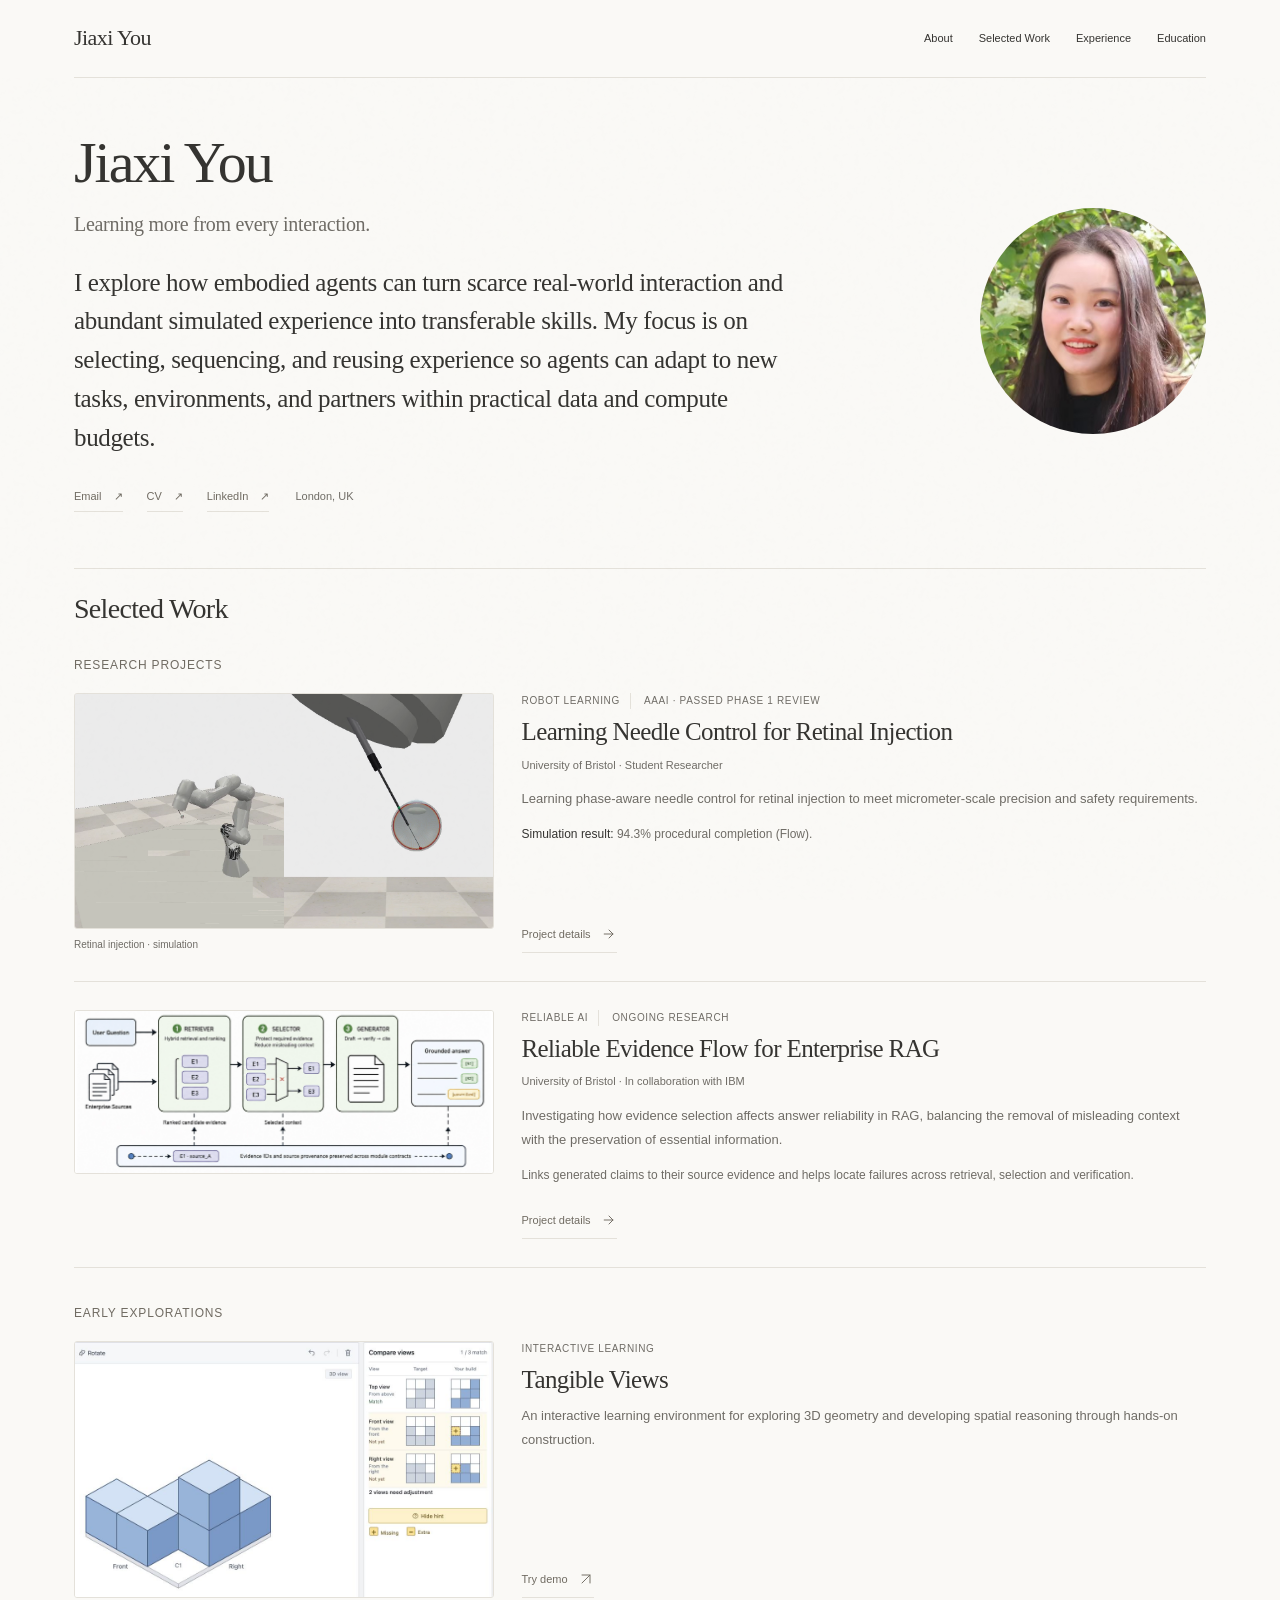
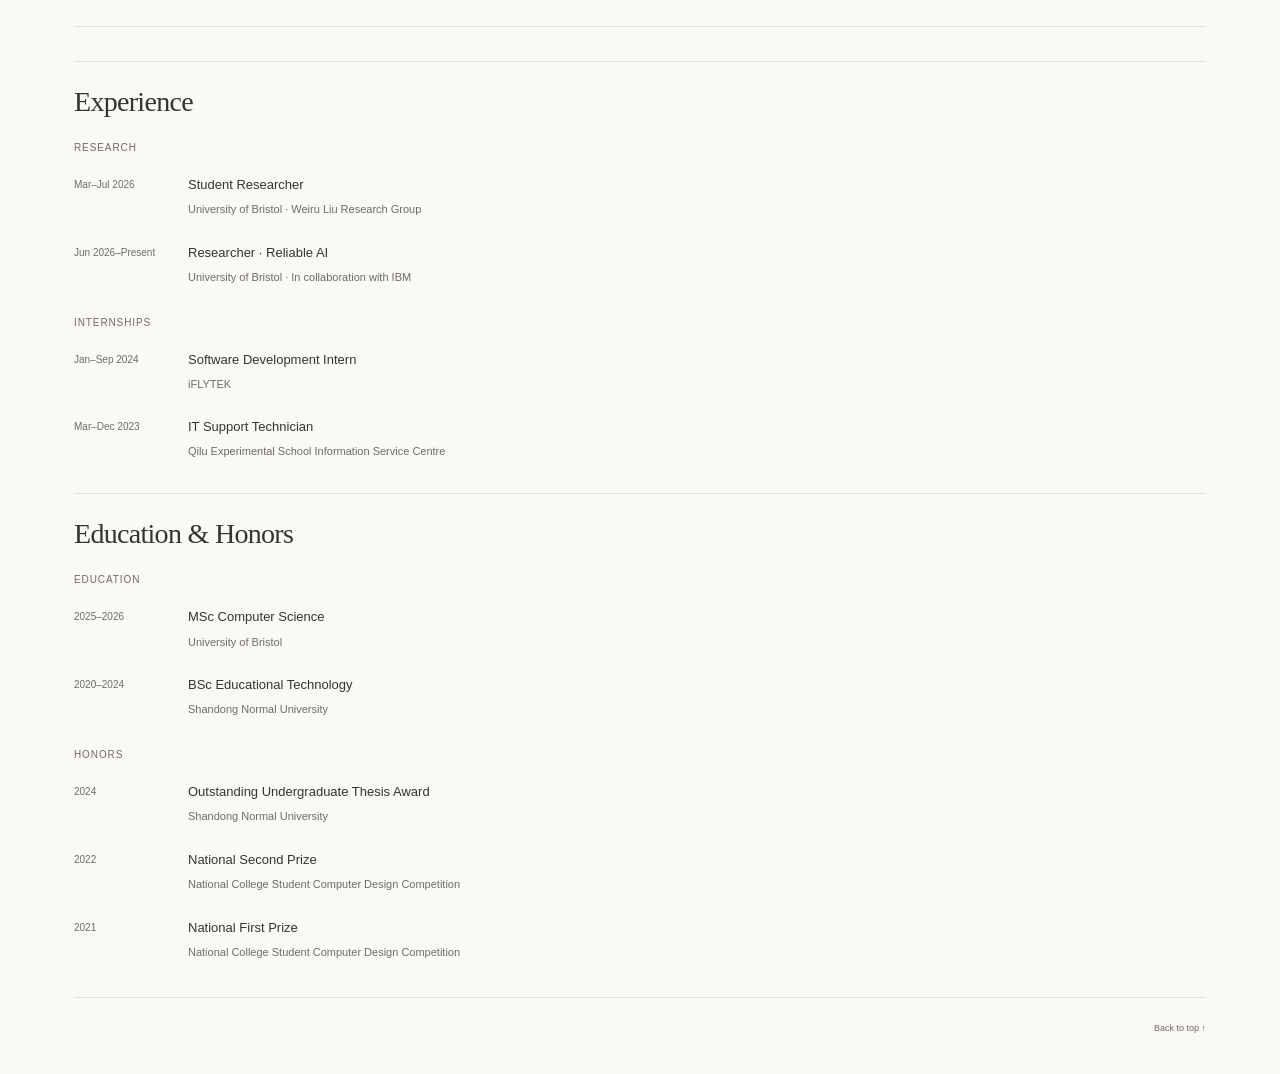
==== commit bbcc2bbd: "Refine homepage research statement" ====
--- a/site/index.html
+++ b/site/index.html
@@ -8,7 +8,7 @@
 
 <link rel="stylesheet" href="assets/styles/home.css">
 <link rel="canonical" href="https://jiaxiyou-ctrl.github.io/">
-<meta name="description" content="Jiaxi You — research in robot learning, physical AI and reliable evidence use. Selected work, experience and education.">
+<meta name="description" content="Jiaxi You — research on experience-efficient embodied learning, transferable robot skills and reliable AI.">
 </head>
 <body>
 <header class="masthead"><div class="wrap"><div class="masthead-inner"><a class="home-name" href="#top">Jiaxi You</a><nav class="main-nav" aria-label="Main navigation"><a href="#research">About</a><a href="#work">Selected Work</a><a href="#experience">Experience</a><a href="#education">Education</a></nav></div></div></header>
@@ -16,9 +16,8 @@
  <section class="profile-intro" id="research" aria-labelledby="profile-name">
   <div class="intro-copy">
    <h1 id="profile-name">Jiaxi You</h1>
-   <p class="intro-tagline">Learning to act beyond the familiar.</p>
-   <p class="intro-statement">My research interests lie in robot foundation models. I explore how robots can build on experience to learn transferable skills and adapt to new tasks and environments.</p>
-   <p class="intro-background">At the <strong>University of Bristol</strong>, I have worked on robotic microsurgery with the <strong>Weiru Liu Research Group</strong> and on reliable, evidence-grounded language systems in collaboration with <strong>IBM</strong>.</p>
+   <p class="intro-tagline">Learning more from every interaction.</p>
+   <p class="intro-statement">I explore how embodied agents can turn scarce real-world interaction and abundant simulated experience into transferable skills. My focus is on selecting, sequencing, and reusing experience so agents can adapt to new tasks, environments, and partners within practical data and compute budgets.</p>
    <div class="intro-actions" aria-label="Contact and profile links">
     <a class="intro-email" href="mailto:youjiaxi607@outlook.com" aria-label="Email Jiaxi You">Email <span aria-hidden="true">↗</span></a>
     <button id="cv-open" aria-label="Open CV summary" aria-haspopup="dialog" aria-controls="cv-dialog">CV <span aria-hidden="true">↗</span></button>
--- a/site/assets/styles/home.css
+++ b/site/assets/styles/home.css
@@ -242,8 +242,6 @@
 .profile-intro h1{font:58px/1.15 var(--serif);letter-spacing:-.035em;margin:0 0 12px;color:var(--ink)}
 .intro-tagline{font:20px/1.5 var(--serif);letter-spacing:-.015em;color:var(--muted);margin-bottom:25px}
 .intro-statement{font:25px/1.55 var(--serif);letter-spacing:-.015em;color:var(--ink);max-width:740px}
-.intro-background{font:13px/1.95 var(--sans);color:var(--muted);margin-top:21px;max-width:710px}
-.intro-background strong{font-weight:500;color:var(--ink)}
 .intro-actions{display:flex;align-items:center;gap:24px;flex-wrap:wrap;margin-top:23px}
 .intro-actions a,.intro-actions button{display:inline-flex;align-items:center;gap:12px;min-height:32px;padding:3px 0;border:0;border-bottom:1px solid var(--line);border-radius:0;background:none;font:11px/1.5 var(--sans);color:var(--accent);transition:color .16s,border-color .16s}
 .intro-actions a:hover,.intro-actions button:hover{color:var(--ink);border-bottom-color:var(--accent)}
@@ -253,7 +251,7 @@
 .profile-intro .portrait-crop img{width:207.692308%;height:auto;left:-81.730769%;top:-77.884615%}
 .reading-column{width:100%;max-width:none}
 @media(max-width:1050px){.profile-intro{grid-template-columns:minmax(0,1fr) 195px;gap:48px;padding:43px 0 48px}.profile-intro .portrait{width:195px}.profile-intro h1{font-size:52px}.intro-statement{font-size:23px}}
-@media(max-width:700px){.profile-intro{grid-template-columns:minmax(0,1fr);gap:28px;padding:32px 0 38px}.profile-intro h1{font-size:46px}.intro-statement{font-size:22px}.intro-background{font-size:13px}.profile-intro .portrait{width:158px;justify-self:start;margin:0}.intro-tagline{font-size:19px;margin-bottom:22px}.intro-location{flex-basis:100%;margin:0}.masthead-inner{align-items:center;gap:18px}.main-nav{font-size:10px;gap:8px 14px}.home-name{font-size:20px;white-space:nowrap}}
+@media(max-width:700px){.profile-intro{grid-template-columns:minmax(0,1fr);gap:28px;padding:32px 0 38px}.profile-intro h1{font-size:46px}.intro-statement{font-size:22px}.profile-intro .portrait{width:158px;justify-self:start;margin:0}.intro-tagline{font-size:19px;margin-bottom:22px}.intro-location{flex-basis:100%;margin:0}.masthead-inner{align-items:center;gap:18px}.main-nav{font-size:10px;gap:8px 14px}.home-name{font-size:20px;white-space:nowrap}}
 @media(max-width:380px){.profile-intro h1{font-size:42px}.intro-statement{font-size:21px}.main-nav{gap:6px 10px}.home-name{font-size:18px}}
 /* Concise project previews, with research status separate from affiliation. */
 #work .project-meta{font-size:10px;letter-spacing:.065em;line-height:1.6;margin-bottom:8px}
@@ -264,4 +262,3 @@
 #work .featured-overview .featured-intro{gap:16px}
 #work .project-media-item figcaption{font-size:10px;line-height:1.6;margin-top:8px;color:var(--muted)}
 @media(max-width:650px){#work .project-meta{font-size:9px}#work .project-context{font-size:11px}#work .project-note{font-size:12px}}
-
